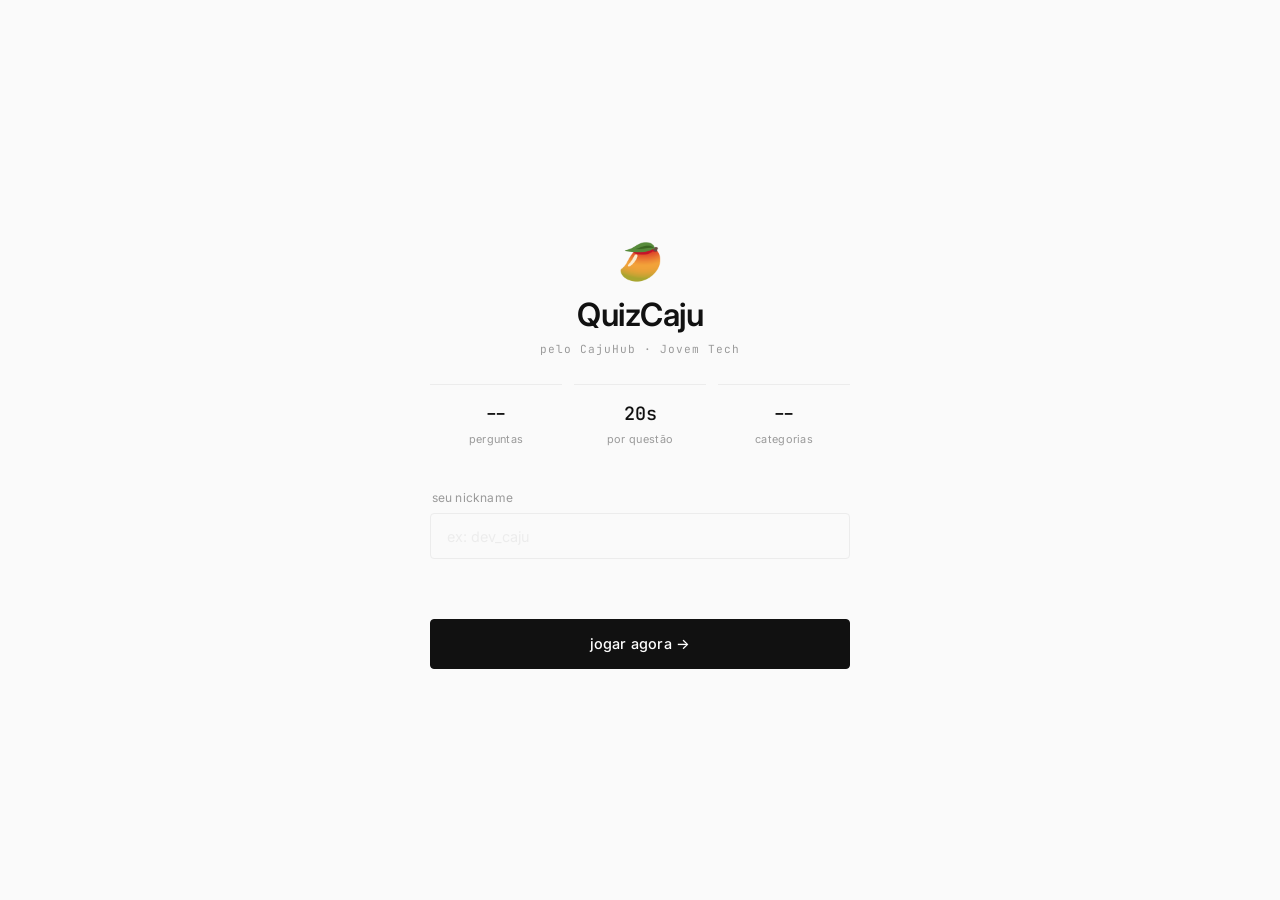
==== quiz-caju/index.html @ ecf0f643 "chore(html): atualiza title da página com descrição completa" ====
<!DOCTYPE html>
<html lang="pt-BR">

<head>
  <meta charset="UTF-8" />
  <meta name="viewport" content="width=device-width, initial-scale=1.0" />
  <title>QuizCaju — quiz de tecnologia pelo CajuHub</title>

  <link rel="stylesheet" href="S1_style.css" />
</head>

<body>

  <!-- ================================
       TELA 1: HOME
  ================================= -->
  <section id="tela-home" class="tela ativa">

    <div class="home-logo">
      <span class="logo-icone">🥭</span>
      <h1 class="logo-texto">QuizCaju</h1>
      <p class="logo-sub">pelo CajuHub · Jovem Tech</p>
    </div>

    <div class="home-info">
      <div class="info-card">
        <span class="info-num" id="total-perguntas">--</span>
        <span class="info-label">perguntas</span>
      </div>
      <div class="info-card">
        <span class="info-num">20s</span>
        <span class="info-label">por questão</span>
      </div>
      <div class="info-card">
        <span class="info-num" id="total-categorias">--</span>
        <span class="info-label">categorias</span>
      </div>
    </div>

    <div class="campo-nickname">
      <label for="input-nickname">seu nickname</label>
      <input type="text" id="input-nickname" placeholder="ex: dev_caju" maxlength="20" autocomplete="off" />
      <span class="campo-erro" id="erro-nickname"></span>
      <p id="loading-msg" class="loading-msg"></p>
    </div>

    <button class="btn btn-primario" id="btn-iniciar">
      jogar agora →
    </button>

  </section>


  <!-- ================================
       TELA 2: QUESTÃO
  ================================= -->
  <section id="tela-questao" class="tela">

    <header class="questao-header">
      <div class="progresso-info">
        <span id="questao-atual">1</span>
        <span class="progresso-sep">/</span>
        <span id="questao-total">10</span>
      </div>

      <div class="barra-progresso">
        <div class="barra-fill" id="barra-fill"></div>
      </div>

      <div class="timer-wrap">
        <svg class="timer-svg" viewBox="0 0 40 40">
          <circle class="timer-trilha" cx="20" cy="20" r="17" />
          <circle class="timer-arco" cx="20" cy="20" r="17" id="timer-arco" />
        </svg>
        <span class="timer-num" id="timer-num">20</span>
      </div>
    </header>

    <div class="categoria-tag" id="categoria-tag">HTML</div>

    <div class="questao-card">
      <p class="questao-texto" id="questao-texto">
        Carregando pergunta...
      </p>
    </div>

    <div class="opcoes-grid" id="opcoes-grid">
      <!-- opções injetadas pelo app.js -->
    </div>

  </section>


  <!-- ================================
       TELA 3: FEEDBACK
  ================================= -->
  <section id="tela-feedback" class="tela">

    <div class="feedback-icone" id="feedback-icone">⏳</div>

    <h2 class="feedback-titulo" id="feedback-titulo">Resultado</h2>

    <p class="feedback-explicacao" id="feedback-explicacao">
      A explicação vai aparecer aqui.
    </p>

    <div class="feedback-pontos">
      <span class="pontos-num" id="feedback-pontos">+0</span>
      <span class="pontos-label">pontos</span>
    </div>

    <div class="feedback-placar">
      <span class="placar-label">placar total</span>
      <span class="placar-num" id="placar-parcial">0</span>
    </div>

    <button class="btn btn-primario" id="btn-proxima">
      próxima →
    </button>

  </section>


  <!-- ================================
       TELA 4: RESULTADO FINAL
  ================================= -->
  <section id="tela-resultado" class="tela">

    <div class="resultado-topo">
      <div class="resultado-medalha" id="resultado-medalha">🏅</div>
      
      <h2 class="resultado-nome" id="resultado-nome">jogador</h2>
    </div>

    <div class="resultado-score">
      <span class="score-num" id="score-final">0</span>
      <span class="score-label">pontos</span>
    </div>

    <div class="resultado-stats">
      <div class="stat">
        <span class="stat-val" id="stat-acertos">0</span>
        <span class="stat-label">acertos</span>
      </div>
      <div class="stat">
        <span class="stat-val" id="stat-erros">0</span>
        <span class="stat-label">erros</span>
      </div>
      <div class="stat">
        <span class="stat-val" id="stat-porcento">0%</span>
        <span class="stat-label">aproveitamento</span>
      </div>
    </div>

    <p class="resultado-mensagem" id="resultado-mensagem">
      Você completou o quiz!
    </p>

    <button class="btn btn-primario" id="btn-jogar-novamente">
      jogar novamente
    </button>

  </section>

  <script src="S1_questions.js"></script>
  <script src="S1_app.skeleton.js"></script>

</body>

</html>
---- quiz-caju/S1_style.css ----
/* =============================================
   QuizCaju — style.css
   Base de layout. Visual intencional cru.
   Sua missão: dar identidade a este app.
   ============================================= */

/* ── FONTES ──────────────────────────────────── */
@import url('https://fonts.googleapis.com/css2?family=Inter:wght@300;400;500;600;700&family=JetBrains+Mono:wght@400;500&display=swap');

/* ── VARIÁVEIS ───────────────────────────────── */
:root {
  --cor-fundo:      #fafafa;
  --cor-superficie: #ffffff;
  --cor-borda:      #ececec;
  --cor-primaria:   #111111;
  --cor-destaque:   #555555;
  --cor-texto:      #1a1a1a;
  --cor-texto-2:    #9a9a9a;
  --cor-acerto:     #16794d;
  --cor-erro:       #b42318;

  --fonte-corpo: 'Inter', sans-serif;
  --fonte-mono:  'JetBrains Mono', monospace;

  --raio:    4px;
  --raio-sm:  3px;
}

/* ── RESET ───────────────────────────────────── */
*, *::before, *::after {
  box-sizing: border-box;
  margin: 0;
  padding: 0;
}

html { height: 100%; }

/* ── BODY ────────────────────────────────────── */
body {
  font-family: var(--fonte-corpo);
  background-color: var(--cor-fundo);
  color: var(--cor-texto);
  min-height: 100vh;
  display: flex;
  align-items: center;
  justify-content: center;
  padding: 2rem 1rem;
  font-weight: 400;
  -webkit-font-smoothing: antialiased;
}

/* ── TELAS ───────────────────────────────────── */
/* Cada seção é uma "tela". Só a tela com a classe .ativa aparece. */
.tela {
  display: none;
  flex-direction: column;
  align-items: center;
  gap: 1.75rem;
  width: 100%;
  max-width: 420px;
}

.tela.ativa {
  display: flex;
}

/* ── BOTÃO ───────────────────────────────────── */
.btn {
  width: 100%;
  padding: 0.95rem 1.5rem;
  border: 1px solid var(--cor-primaria);
  border-radius: var(--raio);
  background-color: var(--cor-primaria);
  color: #fff;
  font-family: var(--fonte-corpo);
  font-size: 0.9rem;
  font-weight: 500;
  letter-spacing: 0.2px;
  cursor: pointer;
  transition: opacity 0.2s ease, transform 0.1s ease;
}

.btn:hover {
  opacity: 0.82;
}

.btn:active {
  transform: scale(0.99);
}

/* ══ TELA HOME ══════════════════════════════════ */
.home-logo {
  text-align: center;
  padding-top: 0.5rem;
}

.logo-icone {
  font-size: 2.25rem;
  display: block;
  margin-bottom: 0.75rem;
  filter: grayscale(0.15);
}

.logo-texto {
  font-size: 2rem;
  font-weight: 600;
  color: var(--cor-primaria);
  letter-spacing: -0.5px;
}

.logo-sub {
  font-family: var(--fonte-mono);
  font-size: 0.7rem;
  color: var(--cor-texto-2);
  letter-spacing: 1px;
  margin-top: 0.5rem;
  font-weight: 400;
}

/* cards de info (perguntas / tempo / categorias) */
.home-info {
  display: flex;
  gap: 0.75rem;
  width: 100%;
}

.info-card {
  flex: 1;
  padding: 1rem 0.5rem;
  background: transparent;
  border-top: 1px solid var(--cor-borda);
  display: flex;
  flex-direction: column;
  align-items: center;
  gap: 0.35rem;
}

.info-num {
  font-family: var(--fonte-mono);
  font-size: 1.15rem;
  font-weight: 500;
  color: var(--cor-primaria);
}

.info-label {
  font-size: 0.68rem;
  color: var(--cor-texto-2);
  letter-spacing: 0.3px;
}

/* campo nickname */
.campo-nickname {
  display: flex;
  flex-direction: column;
  gap: 0.5rem;
  width: 100%;
}

.campo-nickname label {
  font-size: 0.75rem;
  color: var(--cor-texto-2);
  letter-spacing: 0.2px;
  padding-left: 0.1rem;
  font-weight: 400;
}

.campo-nickname input {
  width: 100%;
  padding: 0.85rem 1rem;
  background: transparent;
  border: 1px solid var(--cor-borda);
  border-radius: var(--raio);
  color: var(--cor-texto);
  font-family: var(--fonte-corpo);
  font-size: 0.9rem;
  outline: none;
  transition: border-color 0.2s;
}

.campo-nickname input:focus {
  border-color: var(--cor-primaria);
}

.campo-nickname input::placeholder {
  color: var(--cor-borda);
}

.campo-erro {
  font-size: 0.78rem;
  color: var(--cor-erro);
  min-height: 1rem;
  padding-left: 0.2rem;
}


/* ══ TELA QUESTÃO ════════════════════════════════ */
.questao-header {
  display: flex;
  align-items: center;
  width: 100%;
  gap: 0.75rem;
}

.progresso-info {
  font-family: var(--fonte-mono);
  font-size: 0.75rem;
  color: var(--cor-texto-2);
  white-space: nowrap;
}

.progresso-sep {
  margin: 0 1px;
}

/* barra de progresso */
.barra-progresso {
  flex: 1;
  height: 6px;
  background: var(--cor-borda);
  border-radius: 999px;
  overflow: hidden;
}

.barra-fill {
  height: 100%;
  width: 10%;
  background: var(--cor-primaria);
  border-radius: 999px;
  transition: width 0.5s ease;
}

/* timer circular */
.timer-wrap {
  position: relative;
  width: 44px;
  height: 44px;
  flex-shrink: 0;
}

.timer-svg {
  width: 44px;
  height: 44px;
  transform: rotate(-90deg);
}

.timer-trilha {
  fill: none;
  stroke: var(--cor-borda);
  stroke-width: 3;
}

.timer-arco {
  fill: none;
  stroke: var(--cor-primaria);
  stroke-width: 3;
  stroke-linecap: round;
  stroke-dasharray: 107;
  stroke-dashoffset: 0;
  transition: stroke-dashoffset 1s linear;
}

.timer-num {
  position: absolute;
  inset: 0;
  display: flex;
  align-items: center;
  justify-content: center;
  font-family: var(--fonte-mono);
  font-size: 0.75rem;
  font-weight: 700;
  color: var(--cor-texto);
}

/* tag de categoria */
.categoria-tag {
  align-self: flex-start;
  font-family: var(--fonte-mono);
  font-size: 0.65rem;
  font-weight: 400;
  letter-spacing: 0.5px;
  padding: 0.15rem 0;
  background: transparent;
  color: var(--cor-texto-2);
  border: none;
}

.categoria-tag::before {
  content: "# ";
  opacity: 0.5;
}

/* card da questão */
.questao-card {
  width: 100%;
  padding: 0.25rem 0 0.5rem;
  background: transparent;
  border: none;
}

.questao-texto {
  font-size: 1.1rem;
  font-weight: 500;
  line-height: 1.6;
  letter-spacing: -0.2px;
}

/* opções */
.opcoes-grid {
  display: flex;
  flex-direction: column;
  gap: 0.6rem;
  width: 100%;
}

.opcao-btn {
  width: 100%;
  display: flex;
  align-items: center;
  gap: 0.85rem;
  padding: 0.9rem 1rem;
  background: transparent;
  border: 1px solid var(--cor-borda);
  border-radius: var(--raio-sm);
  cursor: pointer;
  text-align: left;
  color: var(--cor-texto);
  font-family: var(--fonte-corpo);
  font-size: 0.9rem;
  font-weight: 400;
  line-height: 1.4;
  transition: border-color 0.15s, background 0.15s;
}

.opcao-btn:hover:not(:disabled) {
  border-color: var(--cor-primaria);
  background: var(--cor-superficie);
}

.opcao-btn:disabled {
  cursor: not-allowed;
}

.opcao-letra {
  width: 24px;
  height: 24px;
  border-radius: 2px;
  display: flex;
  align-items: center;
  justify-content: center;
  font-family: var(--fonte-mono);
  font-size: 0.7rem;
  font-weight: 400;
  flex-shrink: 0;
  background: transparent;
  border: 1px solid var(--cor-borda);
  color: var(--cor-texto-2);
}

.opcao-texto {
  flex: 1;
  word-break: break-word;
}

/* feedback visual das opções */
.opcao-btn.correta {
  border-color: var(--cor-acerto) !important;
  background: transparent !important;
  color: var(--cor-acerto);
}

.opcao-btn.errada {
  border-color: var(--cor-erro) !important;
  background: transparent !important;
  color: var(--cor-erro);
}


/* ══ TELA FEEDBACK ══════════════════════════════ */
.feedback-icone {
  font-size: 2.5rem;
  line-height: 1;
  opacity: 0.85;
}

.feedback-titulo {
  font-size: 1.5rem;
  font-weight: 500;
  letter-spacing: -0.3px;
  text-align: center;
}

.feedback-titulo.acerto { color: var(--cor-acerto); }
.feedback-titulo.erro   { color: var(--cor-erro); }

.feedback-explicacao {
  font-size: 0.875rem;
  color: var(--cor-texto-2);
  text-align: center;
  line-height: 1.65;
  max-width: 380px;
}

.feedback-pontos {
  display: flex;
  align-items: baseline;
  gap: 0.5rem;
}

.pontos-num {
  font-family: var(--fonte-mono);
  font-size: 1.75rem;
  font-weight: 400;
  color: var(--cor-primaria);
}

.pontos-label {
  font-size: 0.8rem;
  color: var(--cor-texto-2);
  font-weight: 600;
}

.feedback-placar {
  width: 100%;
  padding: 0.9rem 0;
  background: transparent;
  border-top: 1px solid var(--cor-borda);
  border-bottom: 1px solid var(--cor-borda);
  display: flex;
  align-items: center;
  justify-content: space-between;
}

.placar-label {
  font-family: var(--fonte-mono);
  font-size: 0.62rem;
  color: var(--cor-texto-2);
  text-transform: uppercase;
  letter-spacing: 1.5px;
}

.placar-num {
  font-family: var(--fonte-mono);
  font-size: 1.1rem;
  font-weight: 700;
  color: var(--cor-texto);
}


/* ══ TELA RESULTADO ═════════════════════════════ */
.resultado-topo {
  display: flex;
  flex-direction: column;
  align-items: center;
  gap: 0.5rem;
}

.resultado-medalha {
  font-size: 3rem;
  line-height: 1;
  opacity: 0.9;
}

.resultado-nome {
  font-family: var(--fonte-mono);
  font-size: 0.9rem;
  color: var(--cor-texto-2);
  font-weight: 700;
}

.resultado-score {
  display: flex;
  flex-direction: column;
  align-items: center;
  gap: 0.1rem;
}

.score-num {
  font-family: var(--fonte-mono);
  font-size: 3.25rem;
  font-weight: 400;
  line-height: 1;
  color: var(--cor-primaria);
  letter-spacing: -2px;
}

.score-label {
  font-family: var(--fonte-mono);
  font-size: 0.62rem;
  color: var(--cor-texto-2);
  text-transform: uppercase;
  letter-spacing: 2px;
}

.resultado-stats {
  display: flex;
  gap: 0.65rem;
  width: 100%;
}

.stat {
  flex: 1;
  padding: 0.9rem 0.5rem;
  background: transparent;
  border-top: 1px solid var(--cor-borda);
  display: flex;
  flex-direction: column;
  align-items: center;
  gap: 0.35rem;
}

.stat-val {
  font-family: var(--fonte-mono);
  font-size: 1.15rem;
  font-weight: 500;
  color: var(--cor-texto);
}

.stat-label {
  font-size: 0.6rem;
  color: var(--cor-texto-2);
  text-transform: uppercase;
  letter-spacing: 1px;
}

.resultado-mensagem {
  font-size: 0.9rem;
  color: var(--cor-texto-2);
  text-align: center;
  line-height: 1.6;
  font-style: italic;
}

/* ── RESPONSIVO ──────────────────────────────── */
@media (max-width: 380px) {
  .logo-texto  { font-size: 2.2rem; }
  .score-num   { font-size: 3.5rem; }
}
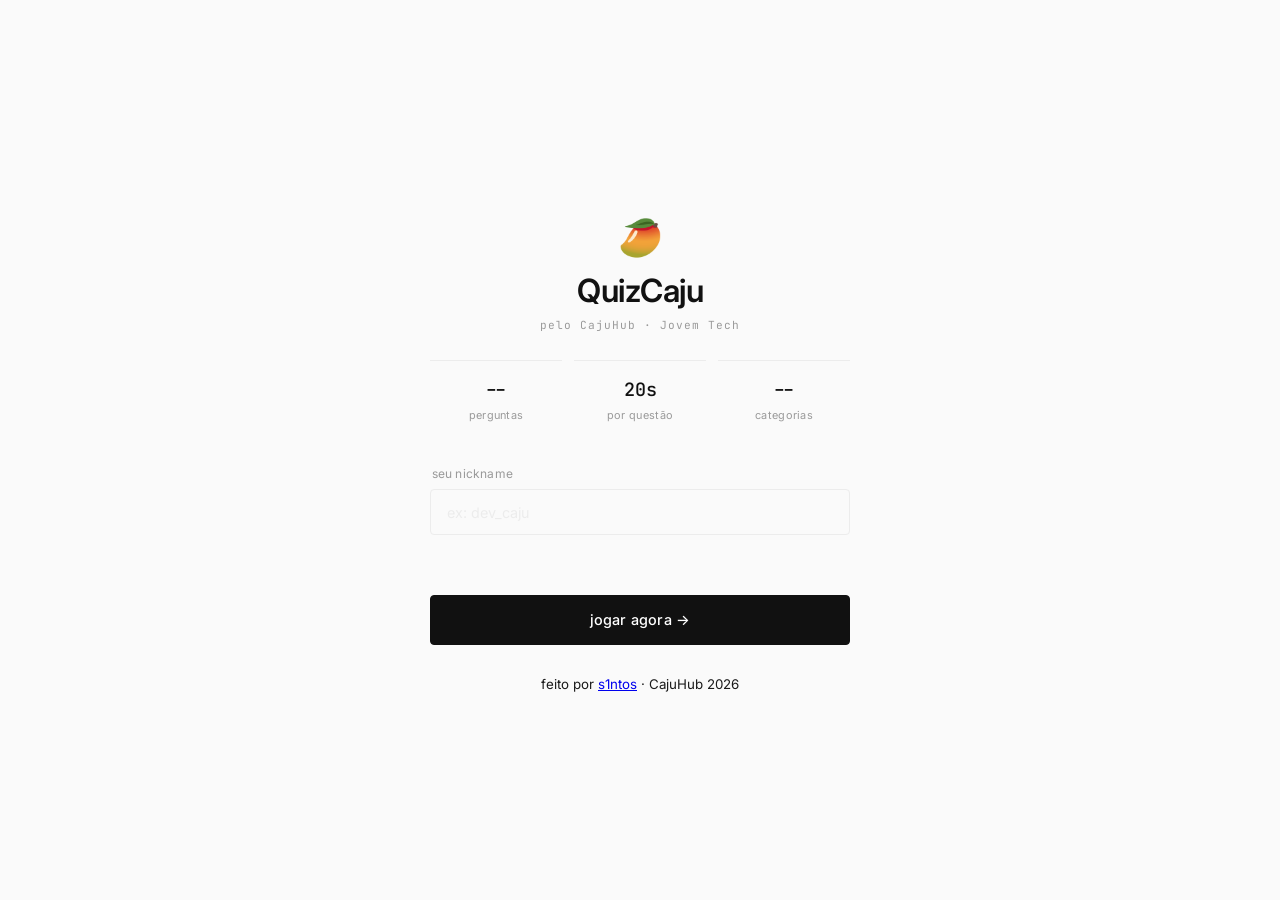
==== commit 72823f43: "feat(html): adiciona footer com créditos do autor na tela home" ====
--- a/quiz-caju/index.html
+++ b/quiz-caju/index.html
@@ -4,8 +4,12 @@
 <head>
   <meta charset="UTF-8" />
   <meta name="viewport" content="width=device-width, initial-scale=1.0" />
+  <meta name="description" content="QuizCaju — um quiz rápido de tecnologia feito pelo CajuHub para jovens devs testarem conhecimentos em HTML, CSS e JavaScript." />
+  <meta name="author" content="s1ntos" />
+  <meta name="theme-color" content="#fafafa" />
   <title>QuizCaju — quiz de tecnologia pelo CajuHub</title>
 
+  <link rel="icon" type="image/svg+xml" href="data:image/svg+xml,<svg xmlns=%22http://www.w3.org/2000/svg%22 viewBox=%220 0 100 100%22><text y=%22.9em%22 font-size=%2290%22>🥭</text></svg>" />
   <link rel="stylesheet" href="S1_style.css" />
 </head>
 
@@ -47,6 +51,10 @@
     <button class="btn btn-primario" id="btn-iniciar">
       jogar agora →
     </button>
+
+    <footer class="home-footer">
+      <small>feito por <a href="https://github.com/s1ntos" target="_blank" rel="noopener">s1ntos</a> · CajuHub 2026</small>
+    </footer>
 
   </section>
 
